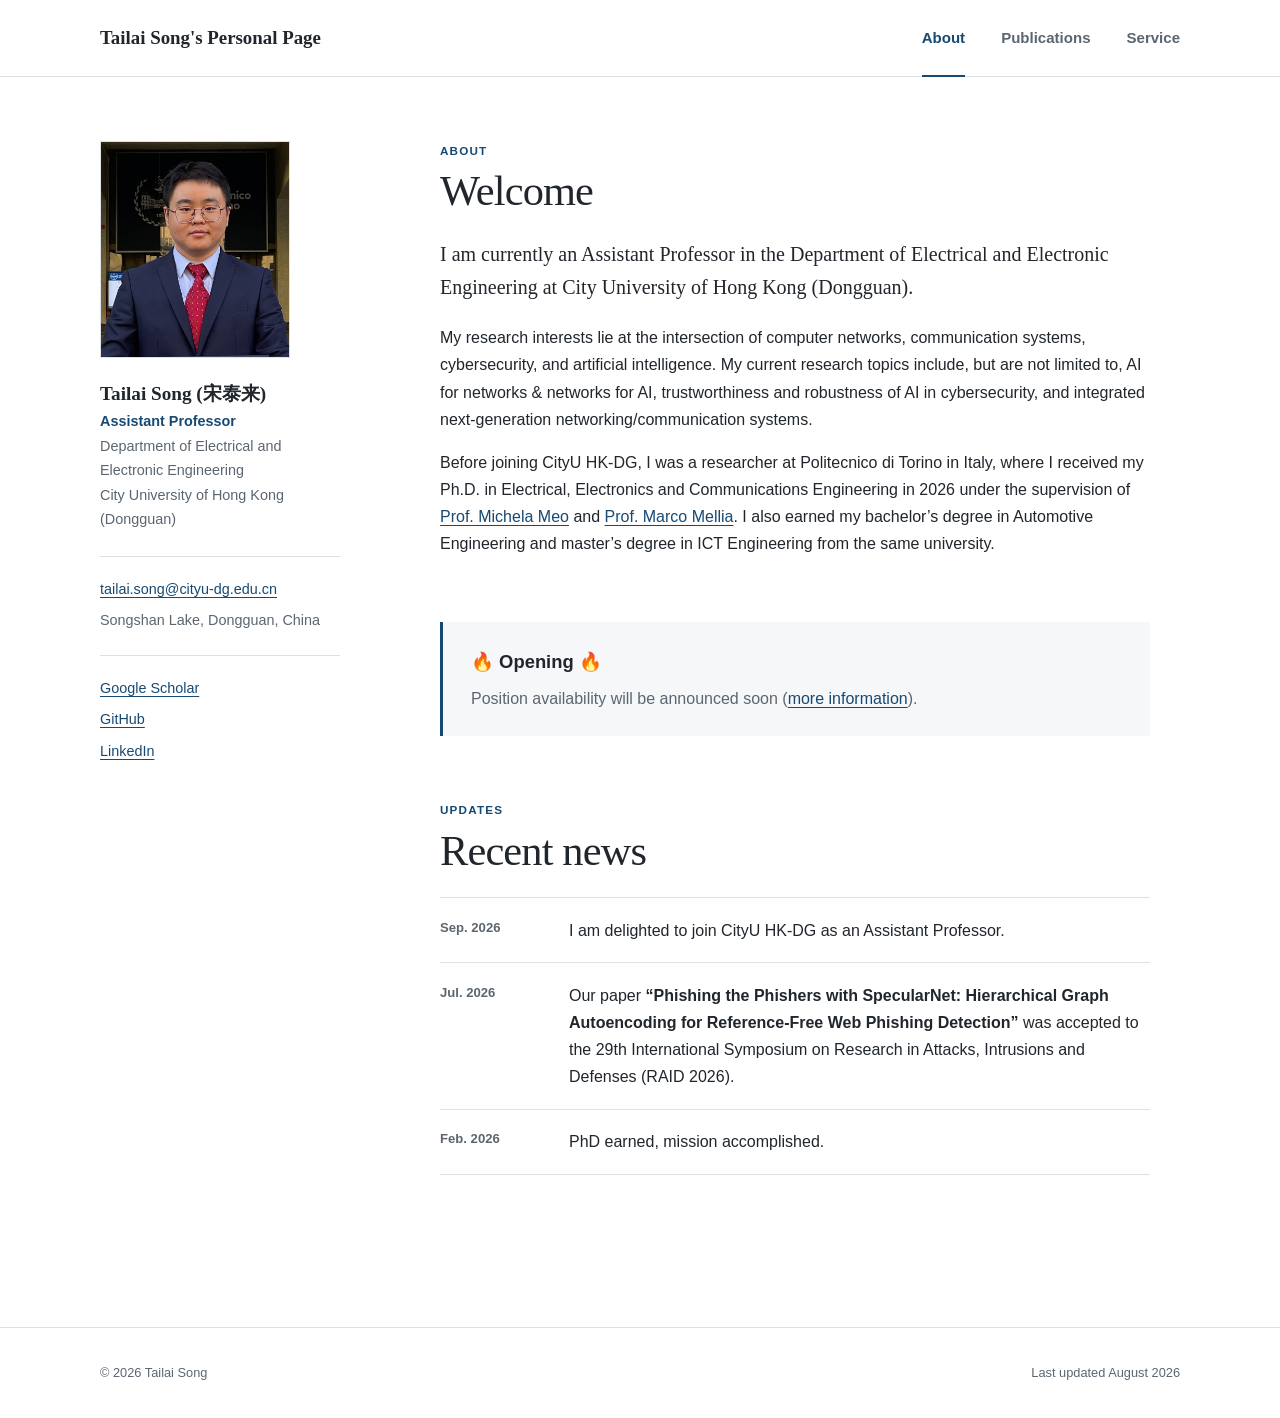
==== index.html @ ad00099d "first commit" ====
<!doctype html>
<html lang="en">
  <head>
    <meta charset="UTF-8" />
    <meta name="viewport" content="width=device-width, initial-scale=1.0" />
    <meta
      name="description"
      content="Academic homepage of Tailai Song, Assistant Professor at City University of Hong Kong (Dongguan)."
    />
    <title>Tailai Song | Assistant Professor</title>
    <link rel="stylesheet" href="styles.css" />
    <script src="script.js" defer></script>
  </head>
  <body>
    <a class="skip-link" href="#main-content">Skip to main content</a>

    <header class="site-header">
      <div class="header-inner">
        <a class="site-name" href="index.html">Tailai Song's Personal Page</a>
        <nav aria-label="Main navigation">
          <a class="active" href="index.html" aria-current="page">About</a>
          <a href="publications.html">Publications</a>
          <a href="service.html">Service</a>
        </nav>
      </div>
    </header>

    <main id="main-content">
      <section class="profile container">
        <aside class="profile-sidebar" aria-label="Contact information">
          <img
            class="profile-photo"
            src="photo.jpg"
            alt="Portrait of Tailai Song"
            width="721"
            height="824"
          />
          <h1>Tailai Song <span lang="zh">(宋泰来)</span></h1>
          <p class="position">Assistant Professor</p>
          <p class="affiliation">
            Department of Electrical and Electronic Engineering<br />
            City University of Hong Kong (Dongguan)
          </p>

          <address class="contact-list">
            <a href="mailto:tailai.song@cityu-dg.edu.cn">tailai.song@cityu-dg.edu.cn</a>
            <span>Songshan Lake, Dongguan, China</span>
          </address>

          <div class="profile-links" aria-label="Academic profiles">
            <a href="https://scholar.google.com/citations?user=XACF17oAAAAJ" rel="me">Google Scholar</a>
            <a href="https://github.com/stlssg" rel="me">GitHub</a>
            <a href="https://www.linkedin.com/in/tailai-song-8349b2239" rel="me">LinkedIn</a>
          </div>
        </aside>

        <div class="profile-content">
          <section class="content-section">
            <p class="section-kicker">About</p>
            <h2>Welcome</h2>
            <p class="lead">
              I am currently an Assistant Professor in the Department of
              Electrical and Electronic Engineering at City University of Hong
              Kong (Dongguan).
            </p>
            <p>
              My research interests lie at the intersection of computer
              networks, communication systems, cybersecurity, and artificial
              intelligence. My current research topics include, but are not
              limited to, AI for networks &amp; networks for AI,
              trustworthiness and robustness of AI in cybersecurity, and
              integrated next-generation networking/communication systems.
            </p>
            <p>
              Before joining CityU HK-DG, I was a researcher at
              Politecnico di Torino in Italy, where I received my Ph.D. in
              Electrical, Electronics and Communications Engineering in 2026
              under the supervision of
              <a href="https://www.telematica.polito.it/member/michela-meo/"
                >Prof. Michela Meo</a
              >
              and
              <a href="https://www.telematica.polito.it/member/marco-mellia/"
                >Prof. Marco Mellia</a
              >. I also earned my bachelor’s degree in Automotive Engineering
              and master’s degree in ICT Engineering from the same university.
            </p>
          </section>

          <aside class="student-note opening-note">
            <h2><span aria-hidden="true">🔥</span> Opening <span aria-hidden="true">🔥</span></h2>
            <p>
              Position availability will be announced soon
              (<a href="recruiting.html">more information</a>).
            </p>
          </aside>

          <section class="content-section">
            <p class="section-kicker">Updates</p>
            <h2>Recent news</h2>
            <ol class="news-list">
              <li>
                <time datetime="2026-09">Sep. 2026</time>
                <p>
                  I am delighted to join CityU HK-DG as an Assistant Professor.
                </p>
              </li>
              <li>
                <time datetime="2026-07">Jul. 2026</time>
                <p>
                  Our paper
                  <strong
                    >“Phishing the Phishers with SpecularNet: Hierarchical Graph
                    Autoencoding for Reference-Free Web Phishing
                    Detection”</strong
                  >
                  was accepted to the 29th International Symposium on Research
                  in Attacks, Intrusions and Defenses (RAID 2026).
                </p>
              </li>
              <li>
                <time datetime="2026-02">Feb. 2026</time>
                <p>PhD earned, mission accomplished.</p>
              </li>
            </ol>
          </section>

        </div>
      </section>
    </main>

    <footer class="site-footer">
      <div class="container footer-inner">
        <p>© <span data-current-year>2026</span> Tailai Song</p>
        <p>Last updated August 2026</p>
      </div>
    </footer>
  </body>
</html>
---- styles.css ----
:root {
  --background: #ffffff;
  --surface: #f5f7f8;
  --text: #20262c;
  --muted: #5b6670;
  --border: #dce1e5;
  --accent: #174a73;
  --accent-dark: #0f3554;
  --content-width: 1080px;
  --serif: Georgia, "Times New Roman", serif;
  --sans: -apple-system, BlinkMacSystemFont, "Segoe UI", Helvetica, Arial, sans-serif;
}

* {
  box-sizing: border-box;
}

html {
  scroll-behavior: smooth;
}

body {
  min-height: 100vh;
  margin: 0;
  background: var(--background);
  color: var(--text);
  font-family: var(--sans);
  font-size: 16px;
  line-height: 1.7;
}

a {
  color: var(--accent);
  text-decoration-thickness: 1px;
  text-underline-offset: 0.18em;
}

a:hover {
  color: var(--accent-dark);
}

p,
h1,
h2,
h3 {
  margin-top: 0;
}

.container,
.header-inner {
  width: min(calc(100% - 48px), var(--content-width));
  margin-inline: auto;
}

.skip-link {
  position: fixed;
  z-index: 10;
  top: 0.75rem;
  left: 0.75rem;
  padding: 0.6rem 0.9rem;
  background: var(--accent);
  color: #fff;
  transform: translateY(-150%);
}

.skip-link:focus {
  transform: translateY(0);
}

.site-header {
  border-bottom: 1px solid var(--border);
  background: var(--background);
}

.header-inner {
  display: flex;
  min-height: 76px;
  align-items: center;
  justify-content: space-between;
  gap: 2rem;
}

.site-name {
  color: var(--text);
  font-family: var(--serif);
  font-size: 1.18rem;
  font-weight: 700;
  text-decoration: none;
  white-space: nowrap;
}

nav {
  display: flex;
  align-self: stretch;
  gap: 2.25rem;
}

nav a {
  position: relative;
  display: flex;
  align-items: center;
  color: var(--muted);
  font-size: 0.94rem;
  font-weight: 600;
  text-decoration: none;
}

nav a:hover,
nav a.active {
  color: var(--accent);
}

nav a.active::after {
  position: absolute;
  right: 0;
  bottom: -1px;
  left: 0;
  height: 2px;
  content: "";
  background: var(--accent);
}

.profile {
  display: grid;
  padding-top: 64px;
  padding-bottom: 88px;
  grid-template-columns: 240px minmax(0, 1fr);
  gap: clamp(48px, 8vw, 100px);
}

.profile-sidebar {
  font-size: 0.9rem;
}

.profile-photo {
  display: block;
  width: 190px;
  max-width: 100%;
  height: auto;
  aspect-ratio: 721 / 824;
  margin-bottom: 1.5rem;
  border: 1px solid var(--border);
  background: var(--surface);
  object-fit: contain;
}

.profile-sidebar h1 {
  margin-bottom: 0.2rem;
  font-family: var(--serif);
  font-size: 1.2rem;
  line-height: 1.25;
  white-space: nowrap;
}

.position {
  margin-bottom: 0;
  color: var(--accent);
  font-weight: 600;
}

.affiliation {
  margin-bottom: 1.5rem;
  color: var(--muted);
}

.contact-list {
  display: flex;
  padding-top: 1.25rem;
  border-top: 1px solid var(--border);
  color: var(--muted);
  font-style: normal;
  flex-direction: column;
}

.contact-list a {
  margin-bottom: 0.4rem;
  overflow-wrap: anywhere;
}

.profile-links {
  display: flex;
  margin-top: 1.4rem;
  padding-top: 1.25rem;
  border-top: 1px solid var(--border);
  flex-direction: column;
  align-items: flex-start;
  gap: 0.45rem;
}

.profile-content {
  max-width: 710px;
}

.content-section {
  margin-bottom: 4rem;
}

.section-kicker {
  margin-bottom: 0.35rem;
  color: var(--accent);
  font-size: 0.73rem;
  font-weight: 700;
  letter-spacing: 0.1em;
  text-transform: uppercase;
}

.content-section h2,
.page-heading h1 {
  margin-bottom: 1.3rem;
  font-family: var(--serif);
  font-size: clamp(2rem, 4vw, 2.65rem);
  font-weight: 400;
  letter-spacing: -0.02em;
  line-height: 1.2;
}

.lead {
  font-family: var(--serif);
  font-size: 1.25rem;
  line-height: 1.65;
}

.news-list {
  margin: 0;
  padding: 0;
  border-top: 1px solid var(--border);
  list-style: none;
}

.news-list li {
  display: grid;
  padding: 1.15rem 0;
  border-bottom: 1px solid var(--border);
  grid-template-columns: 105px 1fr;
  gap: 1.5rem;
}

.news-list time {
  color: var(--muted);
  font-size: 0.82rem;
  font-weight: 600;
}

.news-list p {
  margin: 0;
}

.student-note {
  margin-bottom: 4rem;
  padding: 1.5rem 1.75rem;
  border-left: 3px solid var(--accent);
  background: var(--surface);
}

.student-note h2 {
  margin-bottom: 0.5rem;
  font-family: var(--serif);
  font-size: 1.25rem;
}

.student-note p {
  margin-bottom: 0;
  color: var(--muted);
}

.opening-note h2 {
  font-family: var(--sans);
  font-size: 1.15rem;
  font-weight: 700;
}

.page-content {
  min-height: calc(100vh - 210px);
  padding-top: 64px;
  padding-bottom: 96px;
}

.page-heading {
  max-width: 710px;
  margin-bottom: 4.5rem;
}

.page-heading p:last-child {
  color: var(--muted);
}

.publications-heading {
  margin-bottom: 3.5rem;
}

.publication-category {
  padding: 2.25rem 0 3.25rem;
  border-top: 1px solid var(--border);
}

.publication-category > h2 {
  margin-bottom: 1.75rem;
  font-family: var(--serif);
  font-size: 1.55rem;
  font-weight: 400;
}

.compact-publication-list {
  max-width: 880px;
  margin: 0;
  padding-left: 1.35rem;
}

.compact-publication-list li {
  margin-bottom: 1.55rem;
  padding-left: 0.4rem;
}

.compact-publication-list li:last-child {
  margin-bottom: 0;
}

.publication-citation {
  margin-bottom: 0.25rem;
  line-height: 1.55;
}

.venue-acronym {
  color: var(--accent);
}

.venue-name {
  font-style: italic;
}

.publication-authors {
  margin: 0;
  color: var(--muted);
  font-size: 0.84rem;
  line-height: 1.5;
}

.publication-authors strong {
  color: var(--text);
}

.recruiting-page {
  min-height: calc(100vh - 166px);
  padding-top: 42px;
  padding-bottom: 96px;
}

.back-link {
  margin-bottom: 3.5rem;
  font-size: 0.88rem;
}

.recruiting-content {
  max-width: 710px;
}

.recruiting-content section {
  margin-top: 2.75rem;
  padding-top: 2rem;
  border-top: 1px solid var(--border);
}

.recruiting-content h2 {
  margin-bottom: 0.75rem;
  font-family: var(--serif);
  font-size: 1.45rem;
  font-weight: 400;
}

.recruiting-content li {
  margin-bottom: 0.35rem;
}

.recruiting-content p:last-child,
.recruiting-content ul:last-child {
  margin-bottom: 0;
}

.publication-year-label {
  font-weight: 600;
}

.service-heading {
  margin-bottom: 3.5rem;
}

.service-section {
  display: grid;
  padding: 2.5rem 0 3.5rem;
  border-top: 1px solid var(--border);
  grid-template-columns: 180px minmax(0, 1fr);
  gap: 2.5rem;
}

.service-section > h2 {
  margin: 0;
  color: var(--accent);
  font-family: var(--serif);
  font-size: 1.55rem;
  font-weight: 400;
}

.service-subsection + .service-subsection {
  grid-column: 2;
  margin-top: 1.5rem;
}

.service-subsection h3 {
  margin-bottom: 0.85rem;
  font-size: 0.82rem;
  letter-spacing: 0.08em;
  text-transform: uppercase;
}

.service-list {
  margin: 0;
  padding-left: 1.25rem;
}

.service-list li {
  margin-bottom: 0.65rem;
  padding-left: 0.25rem;
}

.service-list li:last-child {
  margin-bottom: 0;
}

.service-role,
.service-detail {
  color: var(--muted);
  font-size: 0.86rem;
}

.service-role::before {
  content: "· ";
}

.teaching-list {
  grid-column: 2;
}

.service-detail {
  display: block;
  margin-top: 0.1rem;
}

.site-footer {
  border-top: 1px solid var(--border);
  color: var(--muted);
  font-size: 0.8rem;
}

.footer-inner {
  display: flex;
  min-height: 90px;
  align-items: center;
  justify-content: space-between;
  gap: 2rem;
}

.footer-inner p {
  margin: 0;
}

@media (max-width: 720px) {
  .container,
  .header-inner {
    width: min(calc(100% - 32px), var(--content-width));
  }

  .header-inner {
    min-height: 68px;
  }

  nav {
    gap: 1.25rem;
  }

  .profile {
    padding-top: 40px;
    grid-template-columns: 1fr;
    gap: 3.5rem;
  }

  .profile-sidebar {
    display: grid;
    grid-template-columns: 120px 1fr;
    column-gap: 1.25rem;
  }

  .profile-photo {
    width: 120px;
    margin: 0;
    grid-row: 1 / 6;
  }

  .contact-list,
  .profile-links {
    grid-column: 1 / -1;
  }

  .service-section {
    grid-template-columns: 1fr;
    gap: 1.25rem;
  }

  .service-subsection + .service-subsection,
  .teaching-list {
    grid-column: 1;
  }

}

@media (max-width: 440px) {
  .header-inner {
    gap: 0.75rem;
  }

  .site-name {
    font-size: 0.98rem;
  }

  nav {
    gap: 0.75rem;
  }

  nav a {
    font-size: 0.85rem;
  }

  .profile-sidebar {
    display: block;
  }

  .profile-photo {
    width: 150px;
    margin-bottom: 1.25rem;
  }

  .news-list li {
    grid-template-columns: 1fr;
    gap: 0.2rem;
  }

  .footer-inner {
    padding: 1.5rem 0;
    align-items: flex-start;
    flex-direction: column;
    justify-content: center;
    gap: 0.25rem;
  }
}

@media (max-width: 360px) {
  .header-inner {
    padding-top: 0.8rem;
    align-items: flex-start;
    flex-direction: column;
    gap: 0;
  }

  nav {
    min-height: 44px;
  }
}
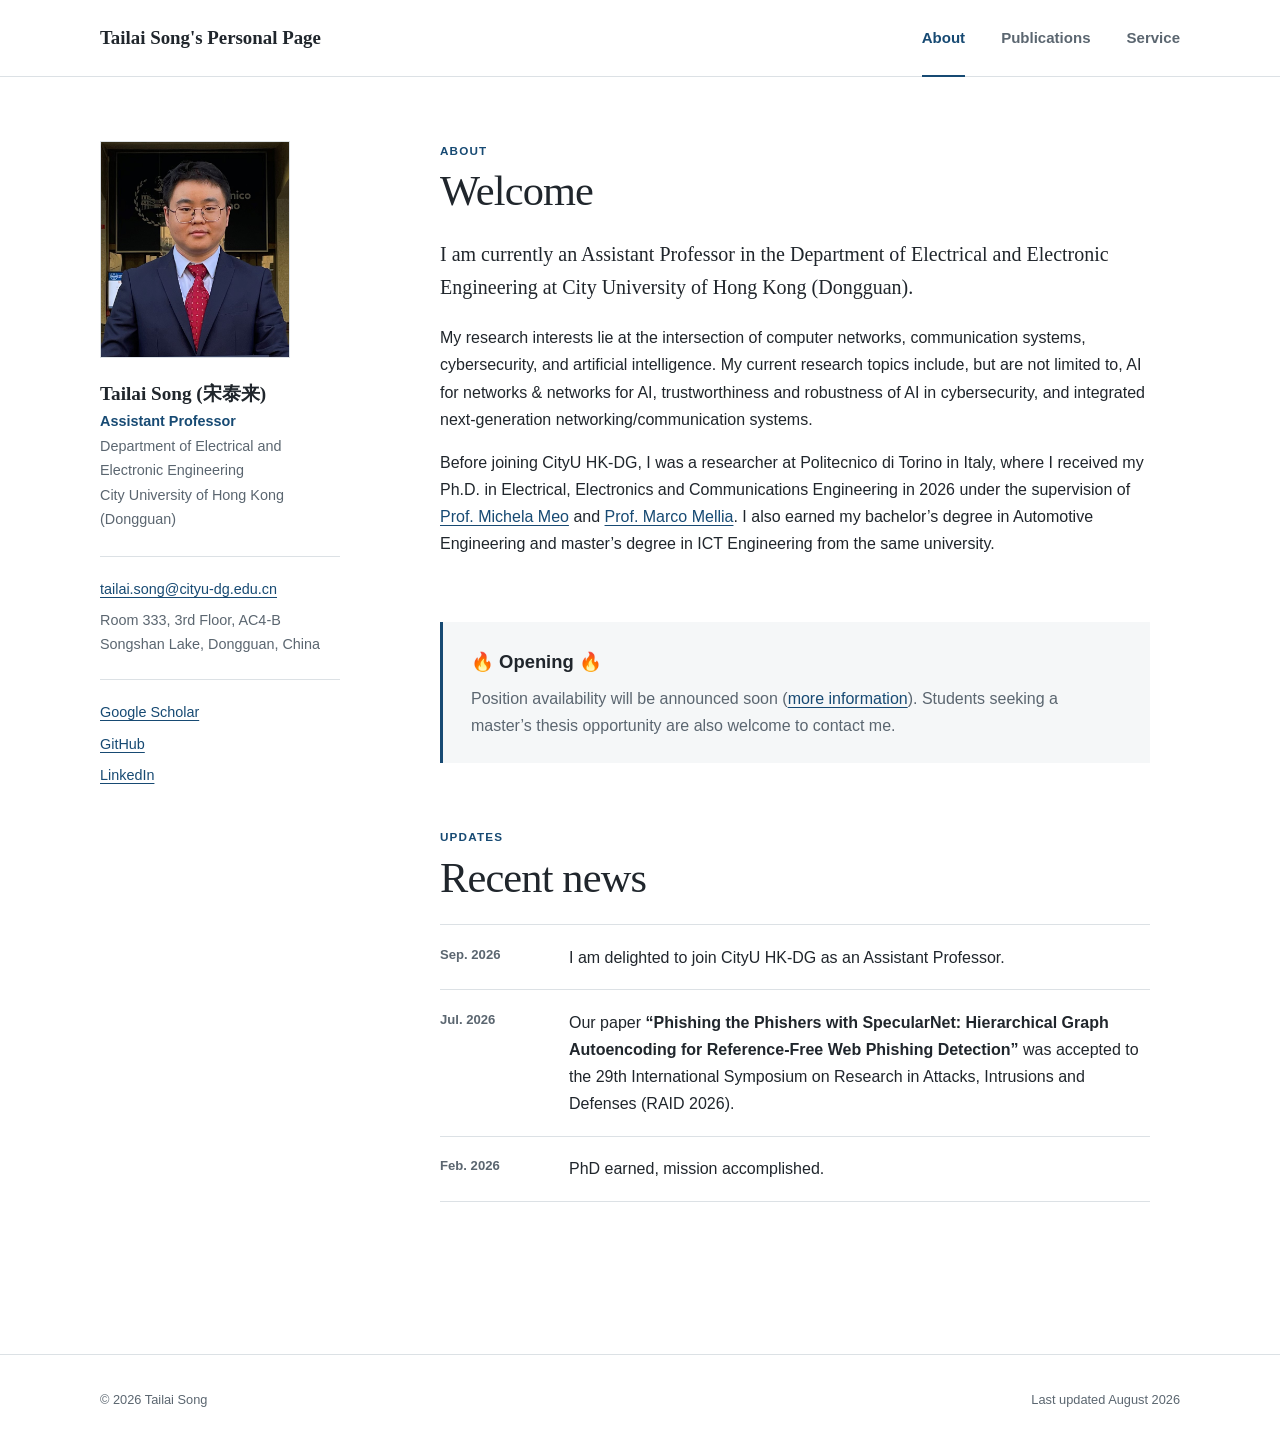
==== commit 357de31e: "update" ====
--- a/index.html
+++ b/index.html
@@ -44,6 +44,7 @@
 
           <address class="contact-list">
             <a href="mailto:tailai.song@cityu-dg.edu.cn">tailai.song@cityu-dg.edu.cn</a>
+            <span>Room 333, 3rd Floor, AC4-B</span>
             <span>Songshan Lake, Dongguan, China</span>
           </address>
 
@@ -92,6 +93,8 @@
             <p>
               Position availability will be announced soon
               (<a href="recruiting.html">more information</a>).
+              Students seeking a master’s thesis opportunity are also welcome
+              to contact me.
             </p>
           </aside>
 
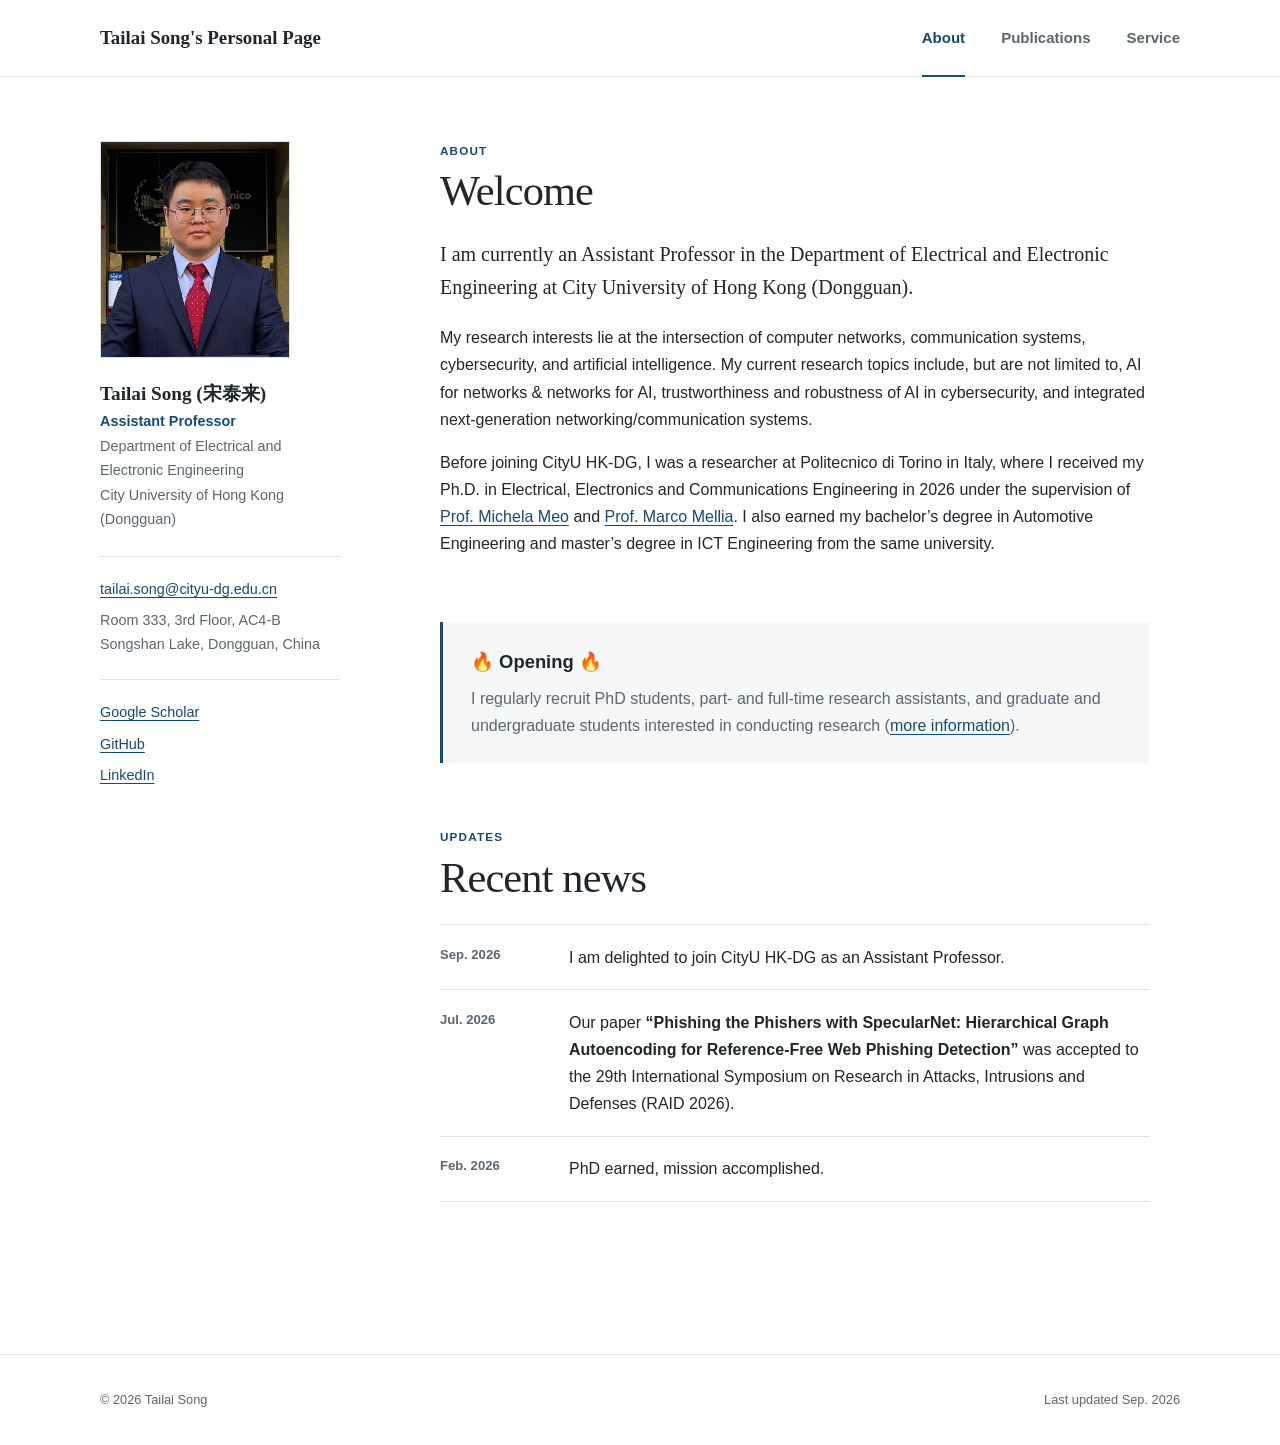
==== commit aadb5793: "update" ====
--- a/index.html
+++ b/index.html
@@ -91,10 +91,10 @@
           <aside class="student-note opening-note">
             <h2><span aria-hidden="true">🔥</span> Opening <span aria-hidden="true">🔥</span></h2>
             <p>
-              Position availability will be announced soon
+              I regularly recruit PhD students, part- and full-time research
+              assistants, and graduate and undergraduate students interested
+              in conducting research
               (<a href="recruiting.html">more information</a>).
-              Students seeking a master’s thesis opportunity are also welcome
-              to contact me.
             </p>
           </aside>
 
@@ -135,7 +135,7 @@
     <footer class="site-footer">
       <div class="container footer-inner">
         <p>© <span data-current-year>2026</span> Tailai Song</p>
-        <p>Last updated August 2026</p>
+        <p>Last updated Sep. 2026</p>
       </div>
     </footer>
   </body>
--- a/styles.css
+++ b/styles.css
@@ -351,28 +351,43 @@
 }
 
 .recruiting-content {
-  max-width: 710px;
-}
-
-.recruiting-content section {
+  max-width: 900px;
+}
+
+.recruiting-option {
   margin-top: 2.75rem;
   padding-top: 2rem;
   border-top: 1px solid var(--border);
 }
 
-.recruiting-content h2 {
-  margin-bottom: 0.75rem;
+.recruiting-option h2 {
+  margin-bottom: 1.5rem;
   font-family: var(--serif);
   font-size: 1.45rem;
   font-weight: 400;
 }
 
-.recruiting-content li {
-  margin-bottom: 0.35rem;
-}
-
-.recruiting-content p:last-child,
-.recruiting-content ul:last-child {
+.bilingual-copy {
+  display: grid;
+  grid-template-columns: repeat(2, minmax(0, 1fr));
+  gap: 2.5rem;
+}
+
+.bilingual-copy > div + div {
+  padding-left: 2.5rem;
+  border-left: 1px solid var(--border);
+}
+
+.language-label {
+  margin-bottom: 0.55rem;
+  color: var(--accent);
+  font-size: 0.72rem;
+  font-weight: 700;
+  letter-spacing: 0.08em;
+  text-transform: uppercase;
+}
+
+.bilingual-copy p:last-child {
   margin-bottom: 0;
 }
 
@@ -510,6 +525,18 @@
     grid-column: 1;
   }
 
+  .bilingual-copy {
+    grid-template-columns: 1fr;
+    gap: 1.5rem;
+  }
+
+  .bilingual-copy > div + div {
+    padding-top: 1.5rem;
+    padding-left: 0;
+    border-top: 1px solid var(--border);
+    border-left: 0;
+  }
+
 }
 
 @media (max-width: 440px) {
